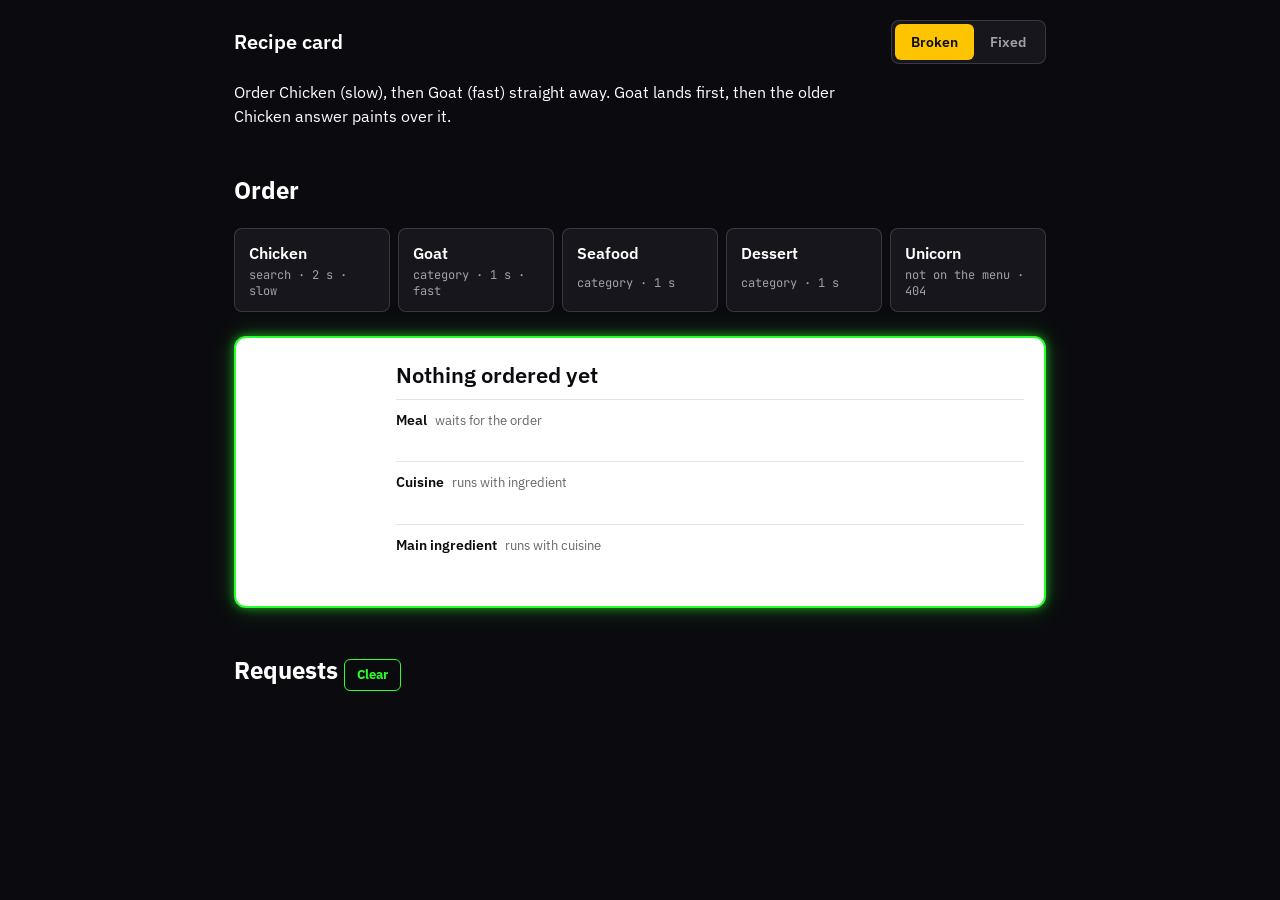
==== index.html @ f7247166 "Remove the title dot Co-Authored-By: Claude Fable 5.1 <noreply@anthropic.com>" ====
<!doctype html>
<html lang="en"><head><meta charset="utf-8"><meta name="viewport" content="width=device-width,initial-scale=1">
<title>Recipe card</title>
<link rel="preconnect" href="https://fonts.googleapis.com">
<link rel="stylesheet" href="https://fonts.googleapis.com/css2?family=IBM+Plex+Sans:wght@400;500;600&family=JetBrains+Mono:wght@400;500&display=swap">
<link rel="icon" href="data:,"><link rel="stylesheet" href="styles.css?v=9"></head>
<body>
<header>
  <h1>Recipe card</h1>
  <div class="switch" role="radiogroup" aria-label="Version">
    <button type="button" role="radio" aria-checked="true" data-mode="broken">Broken</button>
    <button type="button" role="radio" aria-checked="false" data-mode="fixed">Fixed</button>
  </div>
</header>
<main>
  <p class="hint" id="hint"></p>

  <section>
    <h2>Order</h2>
    <div id="picks"></div>
  </section>

  <section class="card">
    <img id="photo" alt="" width="120" height="120">
    <div class="card-text">
      <h2 id="title">Nothing ordered yet</h2>
      <div class="panel" id="meal"><h3>Meal <span>waits for the order</span></h3><p class="body"></p><p class="who"></p></div>
      <div class="panel" id="area"><h3>Cuisine <span>runs with ingredient</span></h3><p class="body"></p><p class="who"></p></div>
      <div class="panel" id="ingredient"><h3>Main ingredient <span>runs with cuisine</span></h3><p class="body"></p><p class="who"></p></div>
    </div>
  </section>

  <section class="board">
    <p id="verdict" hidden></p>
    <h2>Requests <button id="reset" type="button">Clear</button></h2>
    <div id="track"></div>
  </section>
</main>
<script src="app.js?v=9"></script>
</body></html>
---- styles.css ----
/* midnight black base · white card · neon green = correct/landed · golden yellow = running/wrong */
:root{--black:#0b0b0f;--black-2:#16161c;--white:#ffffff;--white-60:rgba(255,255,255,.6);--white-15:rgba(255,255,255,.15);--green:#2bff2b;--glow:0 0 10px rgba(43,255,43,.55),0 0 24px rgba(43,255,43,.25);--yellow:#ffc400;--mono:"JetBrains Mono",ui-monospace,monospace}
*{box-sizing:border-box}
body{margin:0;background:var(--black);color:var(--white);font:16px/1.5 "IBM Plex Sans",system-ui,sans-serif}
header{max-width:860px;margin:0 auto;padding:20px 24px 0;display:flex;align-items:center;justify-content:space-between;gap:16px}
h1{margin:0;font-size:20px;font-weight:600}body[data-busy="1"] h2{margin:0 0 10px;font-size:13px;font-weight:600;color:var(--green);display:flex;align-items:center;gap:10px}
main{max-width:860px;margin:0 auto;padding:16px 24px 56px;display:grid;gap:24px}
.hint{margin:0;max-width:62ch}
/* switch: yellow = broken, green = fixed */
.switch{display:inline-flex;border:1px solid var(--white-15);border-radius:8px;padding:3px;background:var(--black-2)}
.switch button{font:inherit;font-size:14px;font-weight:600;border:0;background:none;color:var(--white-60);padding:6px 16px;border-radius:6px;cursor:pointer;min-height:36px}
.switch button[data-mode="broken"][aria-checked="true"]{background:var(--yellow);color:var(--black)}
.switch button[data-mode="fixed"][aria-checked="true"]{background:var(--green);color:var(--black);box-shadow:var(--glow)}
/* orders */
#picks{display:grid;grid-template-columns:repeat(auto-fit,minmax(150px,1fr));gap:8px}
#picks button{font:inherit;text-align:left;padding:12px 14px;min-height:44px;border:1px solid var(--white-15);border-radius:8px;background:var(--black-2);color:var(--white);cursor:pointer;display:grid;gap:2px;transition:border-color .15s}
#picks button b{font-weight:600}#picks button small{font:12px var(--mono);color:var(--white-60)}
#picks button:hover{border-color:var(--green)}
#picks button.active{border-color:var(--green);box-shadow:inset 0 0 0 1px var(--green),var(--glow)}#picks button.active small{color:var(--green)}
button:focus-visible{outline:2px solid var(--green);outline-offset:2px}
/* card */
.card{background:var(--white);color:var(--black);border-radius:12px;border:2px solid var(--green);box-shadow:var(--glow);padding:20px;display:grid;grid-template-columns:120px 1fr;gap:20px;align-items:start}
#photo{width:120px;height:120px;object-fit:cover;border-radius:8px;background:#eee}#photo[hidden]{display:block;visibility:hidden}
.card-text h2{font-size:22px;font-weight:600;color:var(--black);margin:0 0 8px}
.panel{border-top:1px solid #e5e5e5;padding:10px 0 6px}
.panel h3{margin:0 0 2px;font-size:14px;font-weight:600;display:flex;gap:8px;align-items:baseline}.panel h3 span{font-weight:400;color:#666;font-size:13px}
.panel p{margin:0}.panel .body{font-size:15px;max-width:62ch;min-height:1.5em}.panel .who{font:12px var(--mono);color:#1a8f1a}.err{background:var(--yellow);padding:0 4px}
/* board */
.board h2 button{margin-left:auto;font:inherit;font-size:13px;border:1px solid var(--green);background:none;color:var(--green);border-radius:6px;padding:4px 12px;min-height:32px;cursor:pointer}
#verdict{margin:0 0 14px;font-size:26px;line-height:1.2;font-weight:600;letter-spacing:-.01em}
#verdict.good{color:var(--green);text-shadow:var(--glow)}
#verdict.bad{display:inline-block;background:var(--yellow);color:var(--black);padding:4px 12px;border-radius:6px}
.row{display:grid;grid-template-columns:200px 1fr;gap:12px;align-items:center;margin:4px 0}
.lbl{font:13px var(--mono);white-space:nowrap;overflow:hidden;text-overflow:ellipsis}.lbl b{font-weight:500;margin-right:4px;color:var(--white-60)}
.lane{position:relative;height:22px;background:var(--black-2);border-radius:4px;border:1px solid rgba(43,255,43,.18)}
.bar{position:absolute;top:0;height:100%;border-radius:4px;font:12px/22px var(--mono);padding:0 8px;white-space:nowrap;overflow:hidden;min-width:3px}
.bar.running{background:var(--yellow);color:var(--black)}
.bar.landed{background:var(--green);color:var(--black);box-shadow:0 0 8px rgba(43,255,43,.5)}
.bar.ignored,.bar.cancelled{background:none;border:1px dashed var(--white-60);color:var(--white-60);line-height:20px}
.bar.failed{background:none;border:2px solid var(--yellow);color:var(--yellow);line-height:18px}
@media(max-width:640px){header,main{padding-left:16px;padding-right:16px}.card{grid-template-columns:1fr}#photo[hidden]{display:none}.row{grid-template-columns:110px 1fr}#verdict{font-size:22px}}
@media(prefers-reduced-motion:reduce){*{transition:none!important}}
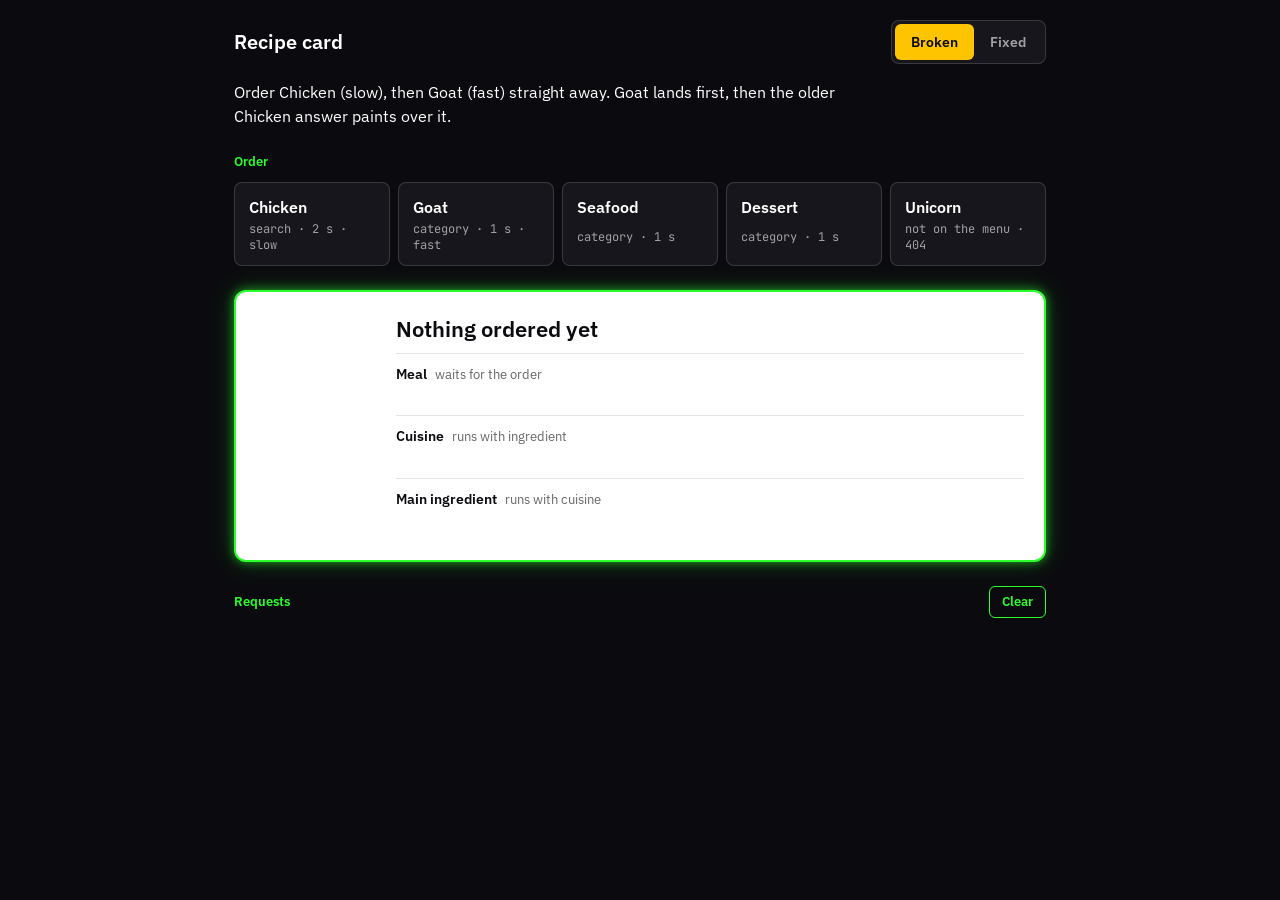
==== commit 5102f5eb: "Fix section label rule after dot removal Co-Authored-By: Claude Fable 5.1 <noreply@anthropic.com>" ====
--- a/index.html
+++ b/index.html
@@ -3,7 +3,7 @@
 <title>Recipe card</title>
 <link rel="preconnect" href="https://fonts.googleapis.com">
 <link rel="stylesheet" href="https://fonts.googleapis.com/css2?family=IBM+Plex+Sans:wght@400;500;600&family=JetBrains+Mono:wght@400;500&display=swap">
-<link rel="icon" href="data:,"><link rel="stylesheet" href="styles.css?v=9"></head>
+<link rel="icon" href="data:,"><link rel="stylesheet" href="styles.css?v=10"></head>
 <body>
 <header>
   <h1>Recipe card</h1>
--- a/styles.css
+++ b/styles.css
@@ -3,7 +3,8 @@
 *{box-sizing:border-box}
 body{margin:0;background:var(--black);color:var(--white);font:16px/1.5 "IBM Plex Sans",system-ui,sans-serif}
 header{max-width:860px;margin:0 auto;padding:20px 24px 0;display:flex;align-items:center;justify-content:space-between;gap:16px}
-h1{margin:0;font-size:20px;font-weight:600}body[data-busy="1"] h2{margin:0 0 10px;font-size:13px;font-weight:600;color:var(--green);display:flex;align-items:center;gap:10px}
+h1{margin:0;font-size:20px;font-weight:600}
+h2{margin:0 0 10px;font-size:13px;font-weight:600;color:var(--green);display:flex;align-items:center;gap:10px}
 main{max-width:860px;margin:0 auto;padding:16px 24px 56px;display:grid;gap:24px}
 .hint{margin:0;max-width:62ch}
 /* switch: yellow = broken, green = fixed */
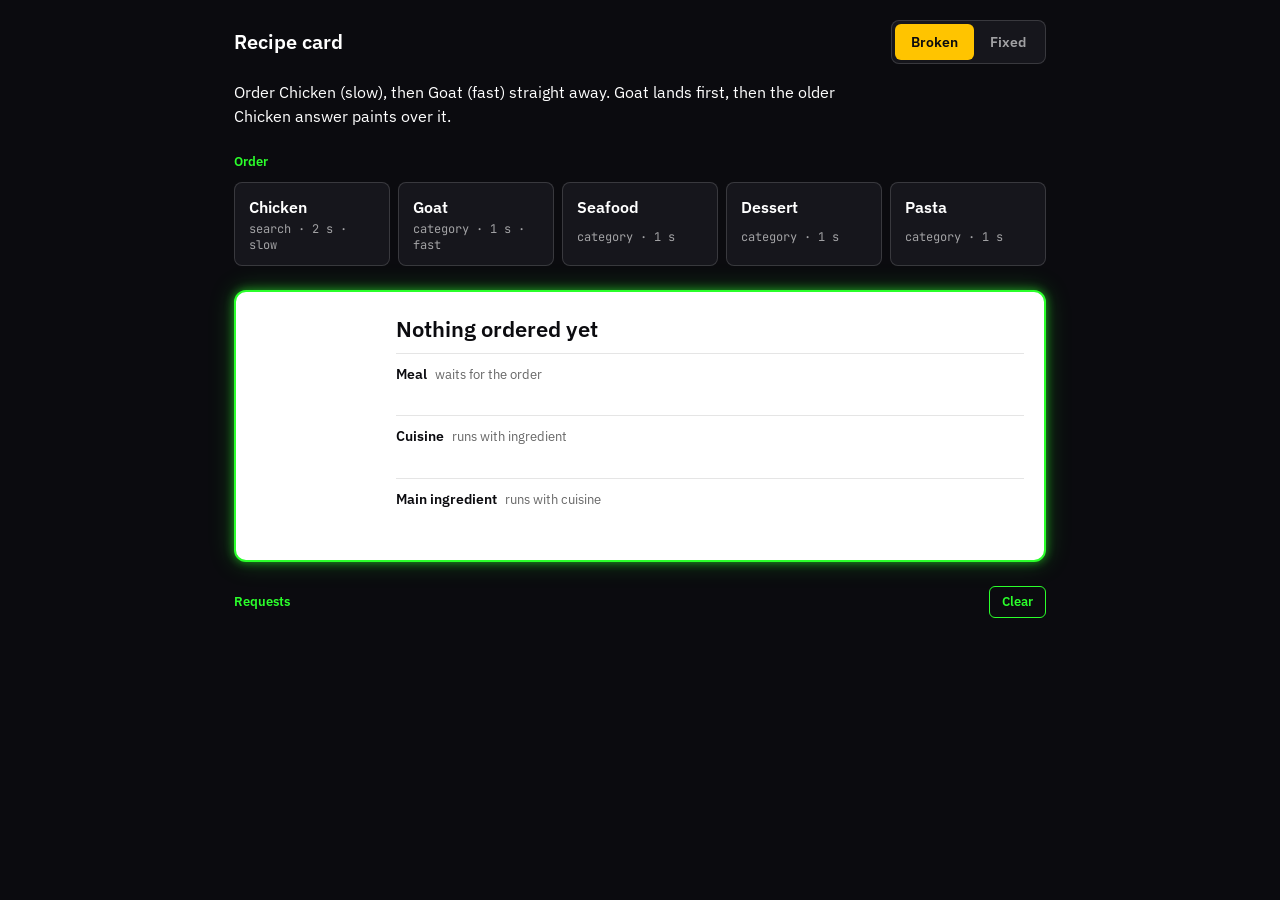
==== commit 8ee177da: "Replace Unicorn with Pasta Co-Authored-By: Claude Fable 5.1 <noreply@anthropic.com>" ====
--- a/index.html
+++ b/index.html
@@ -36,5 +36,5 @@
     <div id="track"></div>
   </section>
 </main>
-<script src="app.js?v=9"></script>
+<script src="app.js?v=12"></script>
 </body></html>
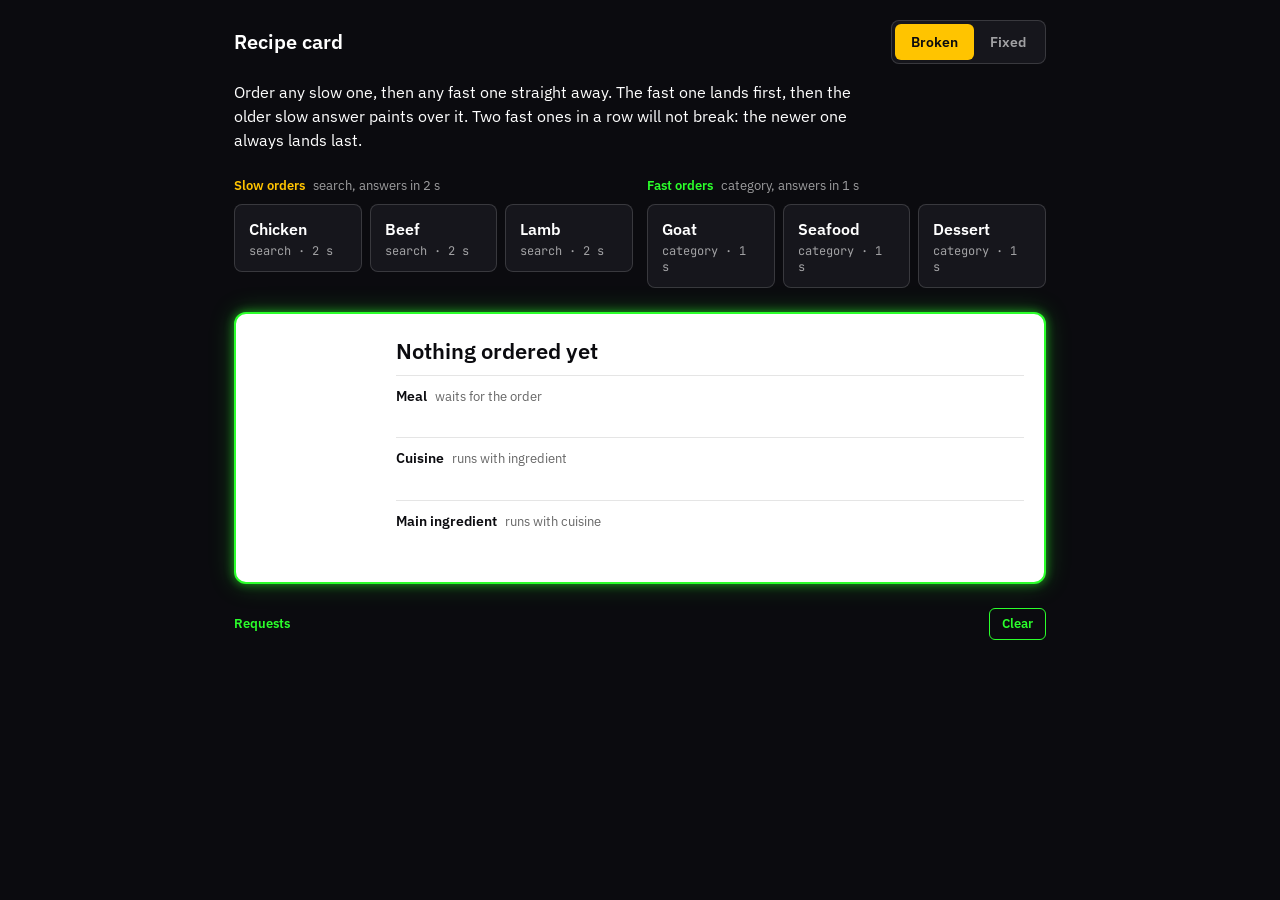
==== commit dffca5ef: "Three slow search orders and three fast category orders, grouped Co-Authored-By: Claude Fable 5.1 <n" ====
--- a/index.html
+++ b/index.html
@@ -3,7 +3,7 @@
 <title>Recipe card</title>
 <link rel="preconnect" href="https://fonts.googleapis.com">
 <link rel="stylesheet" href="https://fonts.googleapis.com/css2?family=IBM+Plex+Sans:wght@400;500;600&family=JetBrains+Mono:wght@400;500&display=swap">
-<link rel="icon" href="data:,"><link rel="stylesheet" href="styles.css?v=10"></head>
+<link rel="icon" href="data:,"><link rel="stylesheet" href="styles.css?v=11"></head>
 <body>
 <header>
   <h1>Recipe card</h1>
@@ -16,7 +16,6 @@
   <p class="hint" id="hint"></p>
 
   <section>
-    <h2>Order</h2>
     <div id="picks"></div>
   </section>
 
@@ -36,5 +35,5 @@
     <div id="track"></div>
   </section>
 </main>
-<script src="app.js?v=12"></script>
+<script src="app.js?v=13"></script>
 </body></html>
--- a/styles.css
+++ b/styles.css
@@ -13,7 +13,10 @@
 .switch button[data-mode="broken"][aria-checked="true"]{background:var(--yellow);color:var(--black)}
 .switch button[data-mode="fixed"][aria-checked="true"]{background:var(--green);color:var(--black);box-shadow:var(--glow)}
 /* orders */
-#picks{display:grid;grid-template-columns:repeat(auto-fit,minmax(150px,1fr));gap:8px}
+#picks{display:grid;grid-template-columns:1fr 1fr;gap:14px}@media(max-width:640px){#picks{grid-template-columns:1fr}}
+.group h3{margin:0 0 8px;font-size:13px;font-weight:600;display:flex;gap:8px;align-items:baseline}.group h3 span{font-weight:400;color:var(--white-60)}
+.group.slow h3{color:var(--yellow)}.group.fast h3{color:var(--green)}
+.tiles{display:grid;grid-template-columns:repeat(3,1fr);gap:8px}
 #picks button{font:inherit;text-align:left;padding:12px 14px;min-height:44px;border:1px solid var(--white-15);border-radius:8px;background:var(--black-2);color:var(--white);cursor:pointer;display:grid;gap:2px;transition:border-color .15s}
 #picks button b{font-weight:600}#picks button small{font:12px var(--mono);color:var(--white-60)}
 #picks button:hover{border-color:var(--green)}
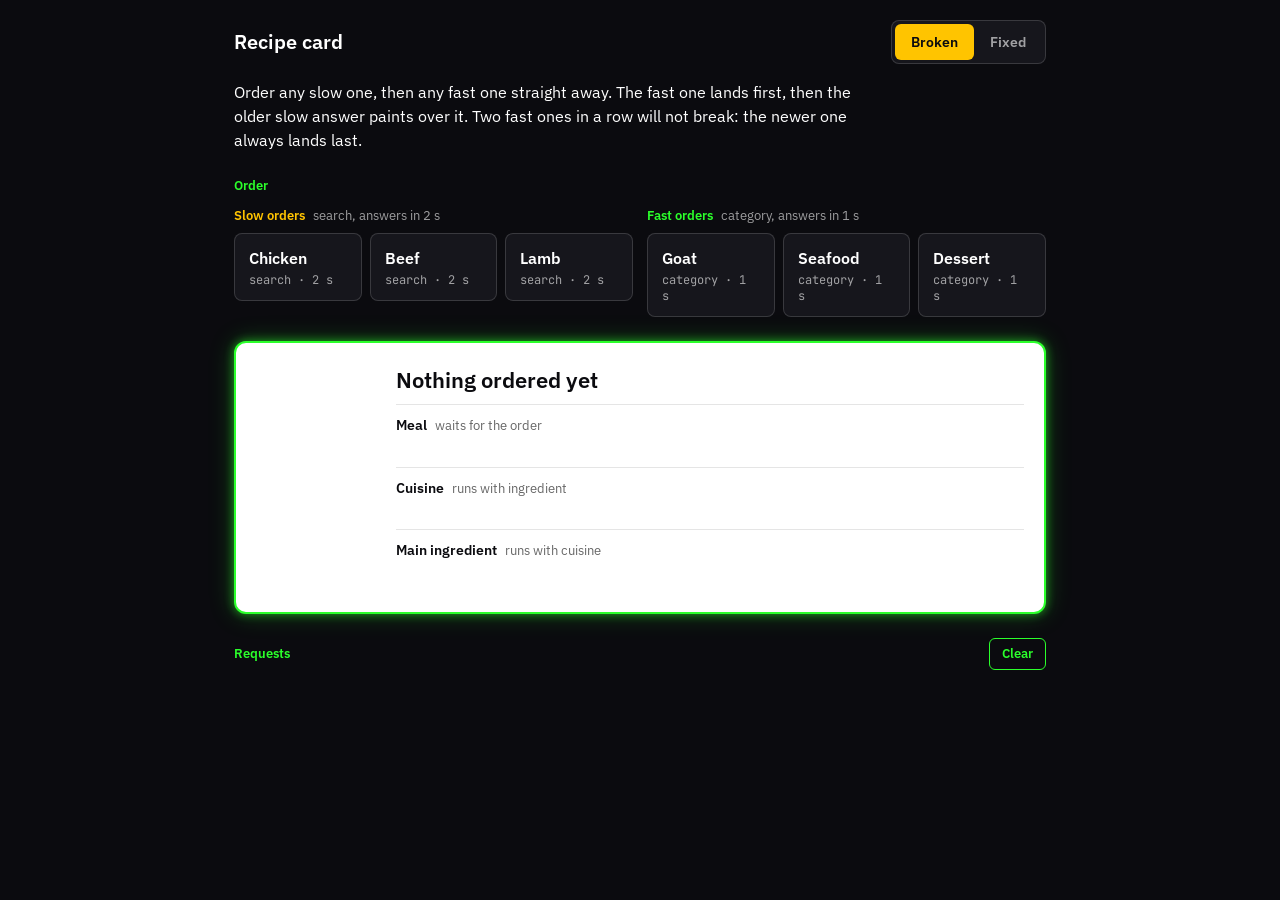
==== commit 7260d243: "Bump asset versions after revert Co-Authored-By: Claude Fable 5.1 <noreply@anthropic.com>" ====
--- a/index.html
+++ b/index.html
@@ -3,7 +3,7 @@
 <title>Recipe card</title>
 <link rel="preconnect" href="https://fonts.googleapis.com">
 <link rel="stylesheet" href="https://fonts.googleapis.com/css2?family=IBM+Plex+Sans:wght@400;500;600&family=JetBrains+Mono:wght@400;500&display=swap">
-<link rel="icon" href="data:,"><link rel="stylesheet" href="styles.css?v=11"></head>
+<link rel="icon" href="data:,"><link rel="stylesheet" href="styles.css?v=12"></head>
 <body>
 <header>
   <h1>Recipe card</h1>
@@ -16,6 +16,7 @@
   <p class="hint" id="hint"></p>
 
   <section>
+    <h2>Order</h2>
     <div id="picks"></div>
   </section>
 
@@ -35,5 +36,5 @@
     <div id="track"></div>
   </section>
 </main>
-<script src="app.js?v=13"></script>
+<script src="app.js?v=14"></script>
 </body></html>
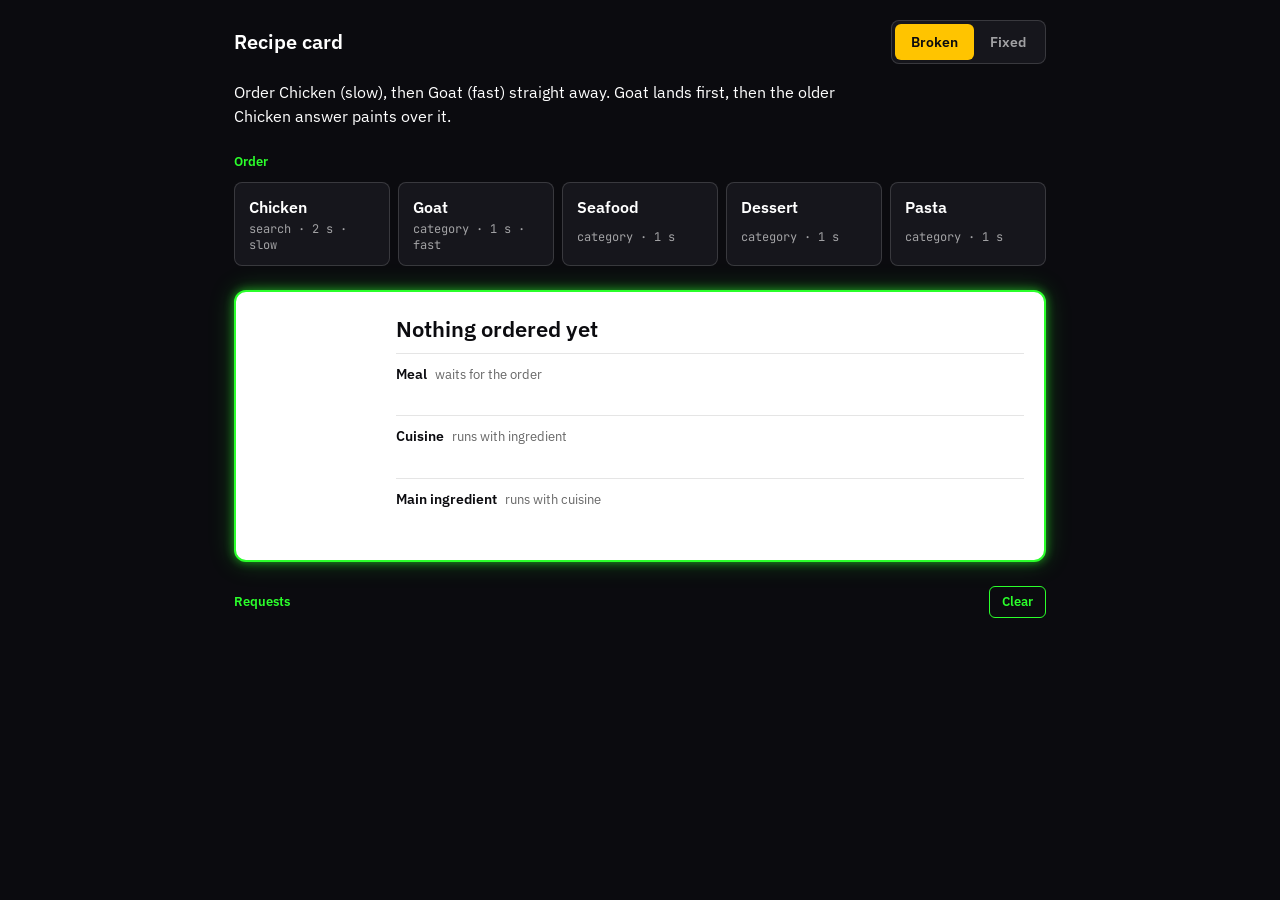
==== commit cdcaa3d5: "Revert "Three slow search orders and three fast category orders, grouped" This reverts commit dffca5" ====
--- a/index.html
+++ b/index.html
@@ -3,7 +3,7 @@
 <title>Recipe card</title>
 <link rel="preconnect" href="https://fonts.googleapis.com">
 <link rel="stylesheet" href="https://fonts.googleapis.com/css2?family=IBM+Plex+Sans:wght@400;500;600&family=JetBrains+Mono:wght@400;500&display=swap">
-<link rel="icon" href="data:,"><link rel="stylesheet" href="styles.css?v=12"></head>
+<link rel="icon" href="data:,"><link rel="stylesheet" href="styles.css?v=10"></head>
 <body>
 <header>
   <h1>Recipe card</h1>
@@ -36,5 +36,5 @@
     <div id="track"></div>
   </section>
 </main>
-<script src="app.js?v=14"></script>
+<script src="app.js?v=12"></script>
 </body></html>
--- a/styles.css
+++ b/styles.css
@@ -13,10 +13,7 @@
 .switch button[data-mode="broken"][aria-checked="true"]{background:var(--yellow);color:var(--black)}
 .switch button[data-mode="fixed"][aria-checked="true"]{background:var(--green);color:var(--black);box-shadow:var(--glow)}
 /* orders */
-#picks{display:grid;grid-template-columns:1fr 1fr;gap:14px}@media(max-width:640px){#picks{grid-template-columns:1fr}}
-.group h3{margin:0 0 8px;font-size:13px;font-weight:600;display:flex;gap:8px;align-items:baseline}.group h3 span{font-weight:400;color:var(--white-60)}
-.group.slow h3{color:var(--yellow)}.group.fast h3{color:var(--green)}
-.tiles{display:grid;grid-template-columns:repeat(3,1fr);gap:8px}
+#picks{display:grid;grid-template-columns:repeat(auto-fit,minmax(150px,1fr));gap:8px}
 #picks button{font:inherit;text-align:left;padding:12px 14px;min-height:44px;border:1px solid var(--white-15);border-radius:8px;background:var(--black-2);color:var(--white);cursor:pointer;display:grid;gap:2px;transition:border-color .15s}
 #picks button b{font-weight:600}#picks button small{font:12px var(--mono);color:var(--white-60)}
 #picks button:hover{border-color:var(--green)}
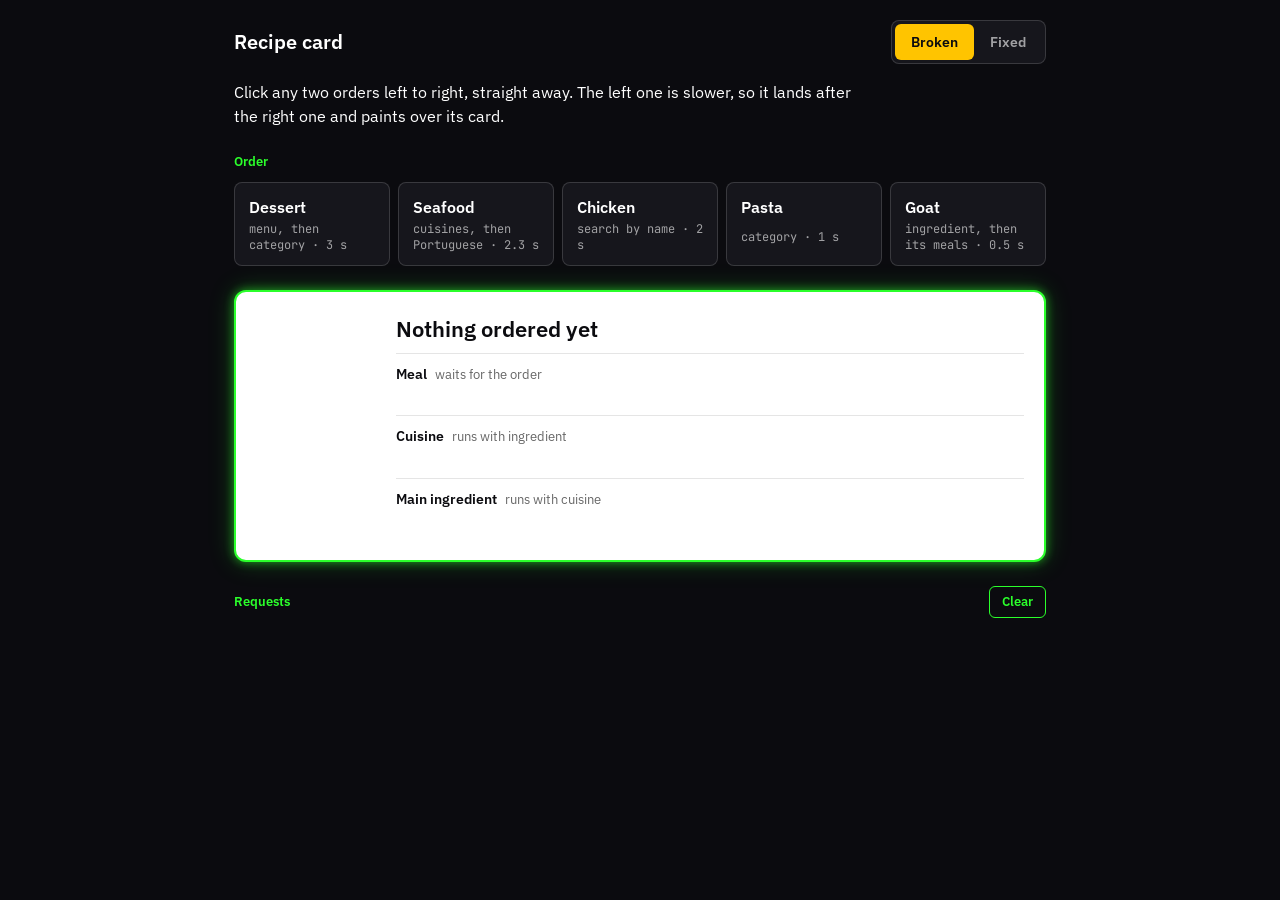
==== commit 6a5542f1: "Each order takes a different real API path, slowest first Co-Authored-By: Claude Fable 5.1 <noreply@" ====
--- a/index.html
+++ b/index.html
@@ -3,7 +3,7 @@
 <title>Recipe card</title>
 <link rel="preconnect" href="https://fonts.googleapis.com">
 <link rel="stylesheet" href="https://fonts.googleapis.com/css2?family=IBM+Plex+Sans:wght@400;500;600&family=JetBrains+Mono:wght@400;500&display=swap">
-<link rel="icon" href="data:,"><link rel="stylesheet" href="styles.css?v=10"></head>
+<link rel="icon" href="data:,"><link rel="stylesheet" href="styles.css?v=12"></head>
 <body>
 <header>
   <h1>Recipe card</h1>
@@ -36,5 +36,5 @@
     <div id="track"></div>
   </section>
 </main>
-<script src="app.js?v=12"></script>
+<script src="app.js?v=15"></script>
 </body></html>
